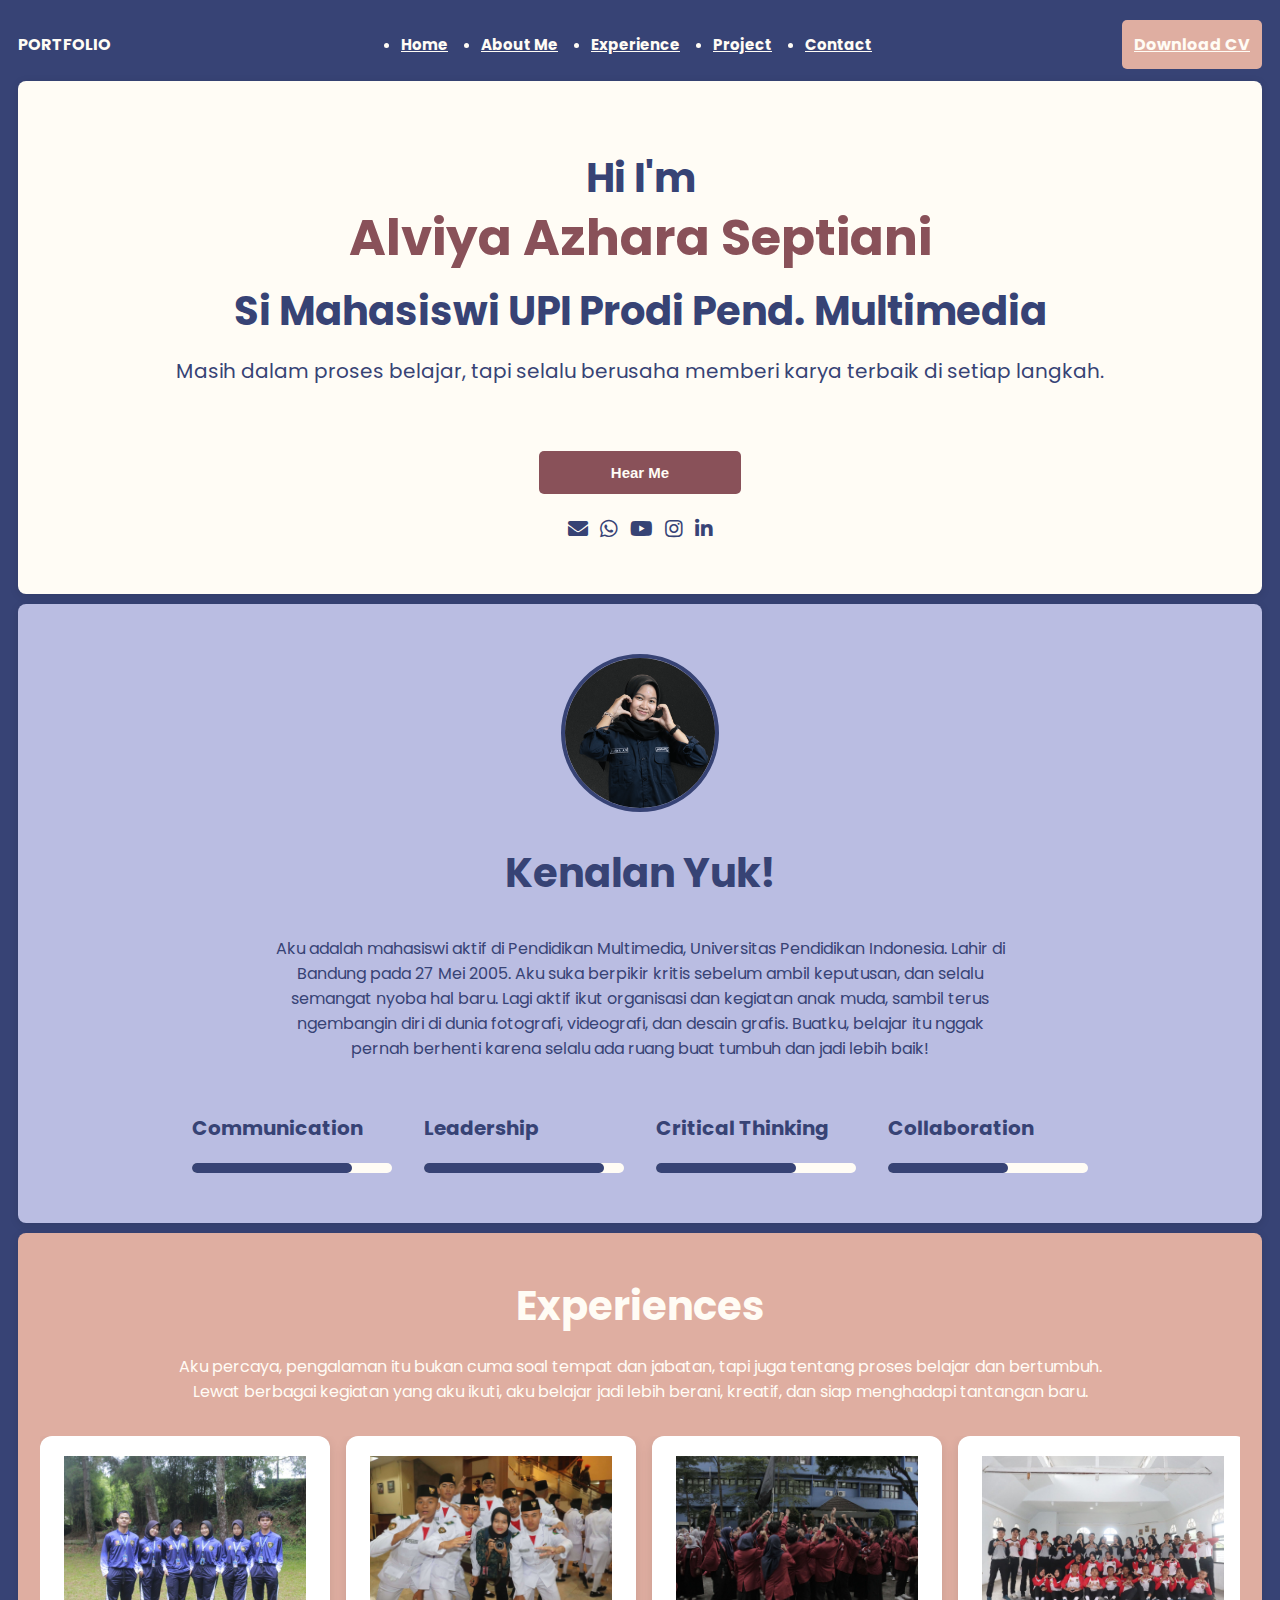
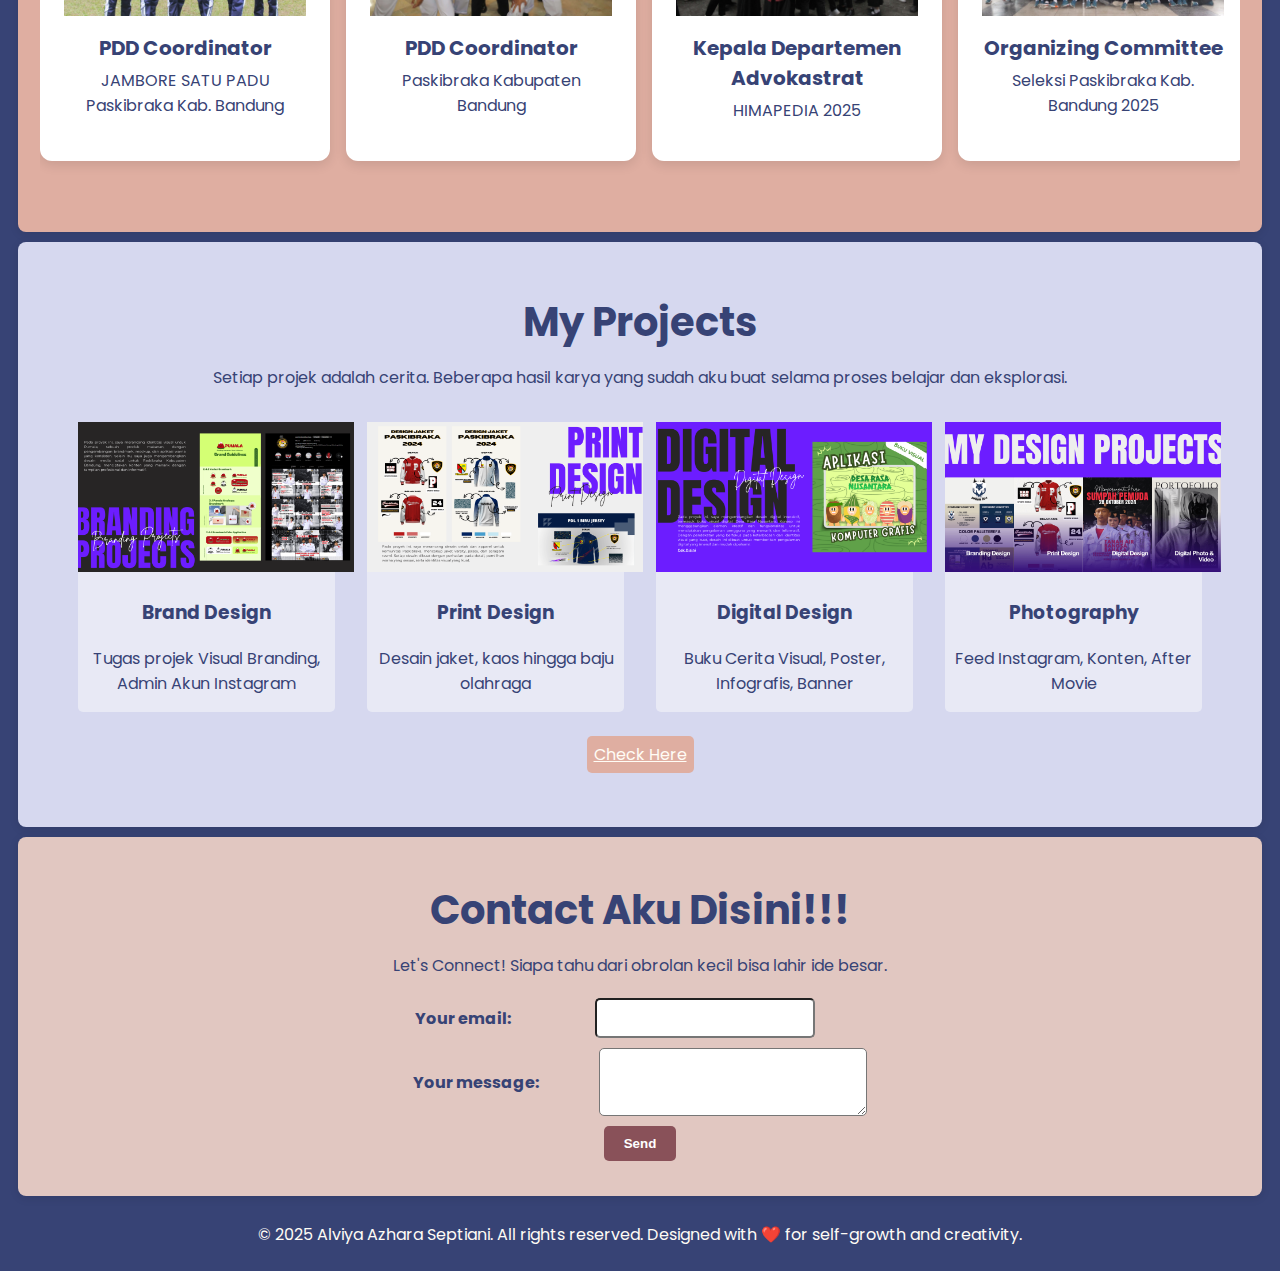
==== index.html @ 89e68fa5 "Update and rename personal.html to index.html" ====
<!DOCTYPE html>
<html lang="en">
<head>
    <meta charset="utf-8"/>
    <meta content="width=device-width, initial-scale=1.0" name="viewport"/>
	<meta name="viewport" content="width=device-width, initial-scale=1, maximum-scale=1">
	<meta name="description" content="Portfolio Alviya Azhara Septiani, Mahasiswi Pendidikan Multimedia UPI, aktif di organisasi dan dunia kreatif seperti desain, fotografi, dan videografi.">
    <title>Personal Branding Viya</title>
    <link href="https://cdnjs.cloudflare.com/ajax/libs/font-awesome/5.15.3/css/all.min.css" rel="stylesheet"/>
    <link href="https://fonts.googleapis.com/css2?family=Poppins:wght@400;600;700&display=swap" rel="stylesheet"/>
    <link rel="stylesheet" href="styless.css">
</head>
<body>
    <!-- Navbar -->
    <nav class="navbar">
        <div class="navbar-brand">PORTFOLIO</div>
        <ul class="navbar-menu">
            <li><a class="navbar-link" href="#home-section">Home</a></li>
            <li><a class="navbar-link" href="#about-section">About Me</a></li>
            <li><a class="navbar-link" href="#experience-section">Experience</a></li>
            <li><a class="navbar-link" href="#projects-section">Project</a></li>
            <li><a class="navbar-link" href="#contact-section">Contact</a></li>
        </ul>
        <a class="navbar-button" href="https://drive.google.com/file/d/173Rzuyl6KDgUsMhKxns3pV_bGUnXdq6n/view?usp=drive_link">Download CV</a>
    </nav>
    
    <!-- Home Section -->
    <section class="home-section" id="home-section">
      <h1 class="home-title">Hi I'm</h1>
<h2 class="home-name">Alviya Azhara Septiani</h2>
        <h3 class="home-subtitle">Si Mahasiswi UPI Prodi Pend. Multimedia</h3>
        <p class="home-description">Masih dalam proses belajar, tapi selalu berusaha memberi karya terbaik di setiap langkah.</p>
        <button class="home-button">Hear Me</button>
        <div class="social-links">
            <a class="social-link" href="mailto:alviyaazhara27@upi.edu"><i class="fas fa-envelope"></i></a>
			<a class="social-link" href="https://wa.me/6289639490932"><i class="fab fa-whatsapp"></i></a>
            <a class="social-link" href="https://www.youtube.com/@vy_pjs"><i class="fab fa-youtube"></i></a>
            <a class="social-link" href="https://www.instagram.com/alviyaas_"><i class="fab fa-instagram"></i></a>
            <a class="social-link" href="https://www.linkedin.com/in/alviyaas_"><i class="fab fa-linkedin-in"></i></a>
        </div>
    </section>
    
    <!-- About Me Section -->
    <section class="about-section" id="about-section">
        <div class="container">
            <img class="profile-image" src="image/photo profile.png" loading="lazy" alt="#"/>
            <h2 class="about-title">Kenalan Yuk!</h2>
            <p class="about-description"> Aku adalah mahasiswi aktif di Pendidikan Multimedia, Universitas Pendidikan Indonesia. Lahir di Bandung pada 27 Mei 2005. Aku suka berpikir kritis sebelum ambil keputusan, dan selalu semangat nyoba hal baru. Lagi aktif ikut organisasi dan kegiatan anak muda, sambil terus ngembangin diri di dunia fotografi, videografi, dan desain grafis. Buatku, belajar itu nggak pernah berhenti karena selalu ada ruang buat tumbuh dan jadi lebih baik!</p>
            <div class="skills">
                <div class="skill">
                    <h3 class="skill-title">Communication</h3>
                    <div class="skill-bar">
                        <div class="skill-progress" style="width: 80%"></div>
                    </div>
                </div>
                <div class="skill">
                    <h3 class="skill-title">Leadership</h3>
                    <div class="skill-bar">
                        <div class="skill-progress" style="width: 90%"></div>
                    </div>
                </div>
                <div class="skill">
                    <h3 class="skill-title">Critical Thinking</h3>
                    <div class="skill-bar">
                        <div class="skill-progress" style="width: 70%"></div>
                    </div>
                </div>
                <div class="skill">
                    <h3 class="skill-title">Collaboration</h3>
                    <div class="skill-bar">
                        <div class="skill-progress" style="width: 60%"></div>
                    </div>
                </div>
            </div>
        </div>
    </section>
    
    <!-- Experience Section -->
    <section class="experience-section" id="experience-section">
        <div class="container">
            <h2 class="services-title">Experiences</h2>
            <p class="services-description">Aku percaya, pengalaman itu bukan cuma soal tempat dan jabatan, tapi juga tentang proses belajar dan bertumbuh. Lewat berbagai kegiatan yang aku ikuti, aku belajar jadi lebih berani, kreatif, dan siap menghadapi tantangan baru.</p>
            <div class="scroll-wrapper">
			<div class="services-grid">
                <div class="service-card">
                    <img src="image/pdd jamboree.jpg" width="242" height="160" loading="lazy" alt=""/>
                    <h3 class="service-title">PDD Coordinator</h3>
                    <p class="service-description">JAMBORE SATU PADU Paskibraka Kab. Bandung</p>
                </div>
                <div class="service-card">
                    <img src="image/PDD PASKAB.jpg" width="242" height="160"loading="lazy" alt=""/>
					<h3 class="service-title">PDD Coordinator</h3>
                    <p class="service-description">Paskibraka Kabupaten Bandung</p>
                </div>
                <div class="service-card">
                    <img src="image/ADVO.jpg" width="242" height="160" loading="lazy" alt=""/>
					<h3 class="service-title">Kepala Departemen Advokastrat</h3>
                    <p class="service-description">HIMAPEDIA 2025</p>
                </div>
                <div class="service-card">
                    <img src="image/PDD SELEKSI.jpg" width="242" height="160" loading="lazy" alt=""/>
					<h3 class="service-title">Organizing Committee</h3>
                    <p class="service-description">Seleksi Paskibraka Kab. Bandung 2025</p>
                </div>
				<div class="service-card">
                    <img src="image/KADIV MBPM.jpg" width="242" height="160" loading="lazy" alt=""/>
					<h3 class="service-title">Kepala Divisi Dekorasi MBPM 2024</h3>
                    <p class="service-description">HIMAPEDIA 2024</p>
                </div>
				<div class="service-card">
                    <img src="image/HUMAS KABAR.jpg" width="242" height="160" loading="lazy" alt=""/>
					<h3 class="service-title">Humas KABAR X PEDIAS</h3>
                    <p class="service-description">HIMAPEDIA 2024</p>
                </div>
				<div class="service-card">
                    <img src="image/PDD PUSLAT.jpg" width="242" height="160" loading="lazy" alt=""/>
					<h3 class="service-title">PDD Division</h3>
                    <p class="service-description">Pemusatan Latihan Paskibraka Kab. Bandung 2024 - Lanud Sulaiman TNI AU</p>
                </div>
				<div class="service-card">
                    <img src="image/MODERATOR.jpg" width="242" height="160" loading="lazy" alt=""/>
					<h3 class="service-title">Moderator Seminar X GTS</h3>
                    <p class="service-description">HIMAPEDIA 2024</p>
                </div>
				<div class="service-card">
                    <img src="image/ACARA STUBAD (2).jpg" width="242" height="160" loading="lazy" alt=""/>
					<h3 class="service-title">Divisi Acara Studi Banding</h3>
                    <p class="service-description">HIMAPEDIA 2024</p>
              </div>
            </div>
        </div>
  		<div class="scroll-hint">
			&gt;
  		</div>
		</div>
    </section>
    
    <!-- Projects Section -->
    <section class="projects-section" id="projects-section">
        <div class="container">
            <h2 class="projects-title">My Projects</h2>
            <p class="projects-description">Setiap projek adalah cerita. Beberapa hasil karya yang sudah aku buat selama proses belajar dan eksplorasi.</p>
            <div class="projects-grid">
                <div class="project-card">
                    <img src="image/5.png" width="276" height="150" loading="lazy" alt=""/>
<h3 class="project-title">Brand Design</h3>
                    <p class="project-description">Tugas projek Visual Branding, Admin Akun Instagram</p>
              </div>
                <div class="project-card">
                    <img src="image/6.png" width="276" height="150" loading="lazy" alt=""/>
<h3 class="project-title">Print Design</h3>
                    <p class="project-description">Desain jaket, kaos hingga baju olahraga</p>
              </div>
                <div class="project-card">
                    <img src="image/7.png" width="276" height="150" loading="lazy" alt=""/>
<h3 class="project-title">Digital Design</h3>
                    <p class="project-description">Buku Cerita Visual, Poster, Infografis, Banner</p>
              </div>
                <div class="project-card">
                    <img src="image/4.png" width="276" height="150" loading="lazy" alt=""/>
<h3 class="project-title">Photography</h3>
                    <p class="project-description">Feed Instagram, Konten, After Movie</p>
              </div>
            </div>
			<div class="projects-buttons">
				<a class="projects-button" href="https://drive.google.com/drive/folders/1fyVEhR4Ov_YGgeG0x_ifJ_sKSS6djj_Z?usp=drive_link">Check Here</a>
            </div>
        </div>
    </section>
    
    <!-- Contact Section -->
    <section class="contact-section" id="contact-section">
        <div class="container">
            <h2 class="contact-title">Contact Aku Disini!!!</h2>
            <p class="contact-description">Let's Connect! Siapa tahu dari obrolan kecil bisa lahir ide besar.</p>
            <div class="contact-form">
				<form action="https://formspree.io/f/xzzekzkd" method="POST">
					<div class="form-group">
						<label for="email">Your email:</label>
						<input type="email" name="email" id="email">
					</div>
					<div class="form-group">
						<label for="message">Your message:</label>
						<textarea name="message" id="message"></textarea>
					</div>
					<button type="submit">Send</button>
				</form>
				</div>
        </div>
    </section>
    
    <!-- Footer -->
    <footer class="footer">
		<p>&copy; 2025 Alviya Azhara Septiani. All rights reserved. Designed with ❤️ for self-growth and creativity.</p>
    </footer>
</body>
</html>
---- styless.css ----
@charset "utf-8";
html {
  scroll-behavior: smooth;
}

body {
    font-family: 'Poppins', sans-serif;
    background-color: #374375; 
    color: #FFFCF5;
}

.navbar {
    display: flex;
    justify-content: space-between;
    align-items: center;
    padding-top: 10px;
	padding-left: 10px;
	padding-right: 10px;
	font-weight: bold;
}

.navbar-menu {
    display: flex;
    gap: 33px;
	font-size: 15px;
}

.navbar-link {
    color: #FFFCF5;
    transition: color 0.3s;
}

.navbar-link:hover {
    color: #DFAEA1;
}

.navbar-button {
    background-color: #DFAEA1;
    color: #FFFCF5; 
    padding: 12px;
    border-radius: 5px;
    transition: background-color 0.3s;
}

.navbar-button:hover {
    background-color: #FFFCF5; 
	color: #DFAEA1;
}

/*home section*/
section {
    padding-top: 10px;
    margin: 10px;
    border-radius: 8px;
    box-shadow: 0 2px 10px rgba(0, 0, 0, 0.1); /* Bayangan halus */
    transition: transform 0.3s ease, box-shadow 0.3s ease; /* Transisi untuk efek hover */
}

section:hover {
    transform: translateY(-5px); /* Efek angkat saat hover */
    box-shadow: 0 4px 20px rgba(0, 0, 0, 0.2); /* Bayangan lebih dalam saat hover */
}

.home-section {
    text-align: center;
    padding: 50px;
	background-color:#FFFCF5;
}

.home-title {
    font-size: 40px; 
	padding: -500px;
	line-height: 1;
	color: #374375;
}

.home-name {
    font-size: 50px; 
    color: #895159; 
    font-weight: bold;
	margin-top: auto;
	line-height: 0.5;
}

.home-subtitle {
    font-size:40px;
    font-weight: bold;
	color: #374375;
	margin-top: -10px;
}

.home-description {
    margin-bottom: 35px;
	margin-top: -25px;
    margin-left: auto;
    margin-right: auto;
	color: #374375;
	font-size: 20px;
}

.home-button {
    margin-top: 30px;
    background-color: #895159;
   	color: #FFFCF5;
    padding: 0.8rem 4.5rem;
    border-radius: 5px;
    transition: background-color 0.3s;
	font-size: 15px;
}

.home-button:hover {
    background-color: #FFFCF5;
	color: #895159;
}

.social-links {
    margin-top: 20px;
    display: flex;
    justify-content: center;
    gap: 12px;
	font-size: 20px;
}

.social-link {
    color: #374375;
    transition: color 0.3s, transform 0.3s;
}

.social-link:hover {
    color: #895159;
    transform: scale(1.2);
}

/*about me section*/
.about-section {
    padding: 50px;
    background-color: #BABDE2; 
}

.container {
    max-width: 1200px;
    margin: 0 auto;
    text-align: center;
}

.profile-image {
    border-radius: 50%;
    border: 4px solid #374375; 
    width: 150px;
    height: 150px;
}

.about-title {
    font-size: 40px;
    font-weight: bold;
    margin-top: 1.5rem;
	color: #374375;
}

.about-description {
    margin-top: 1rem;
    max-width: 46rem;
    margin-left: auto;
    margin-right: auto;
	color: #374375;
}

.skills {
    margin-top: 2rem;
    display: flex;
    justify-content: center;
    gap: 2rem;
	color: #374375;
}

.skill {
    text-align: left;
}

.skill-title {
    font-size: 20px;
    font-weight: bold;
}

.skill-bar {
    width: 200px;
    background-color: #FFFCF5;
    border-radius: 9999px;
    height: 10px;
    margin-top: 0.5rem;
}

.skill-progress {
    background-color: #374375; 
    height: 100%; 
    border-radius: 9999px; 
}

/* experience section */
.experience-section {
    padding-top: 10px;
	padding-bottom: 55px;
	background-color: #DFAEA1;
	color: #FFFCF5;
}

.services-title {
    font-size: 40px;
    font-weight: bold;
}

.services-description {
    margin-top: -15px;
    max-width: 60rem;
    margin-left: auto;
    margin-right: auto;
}

.services-grid {
    grid-template-columns: repeat(auto-fill, minmax(250px, 1fr));
    margin-top: 2rem;
	display: flex;
	gap: 1rem;
	overflow-x: auto;
	padding-bottom: 1rem;
	scroll-snap-type: x mandatory;
}

.service-card {
    background-color: #FFFCF5;
    padding: 20px;
	flex: 0 0 auto;
	width: 250px;
	background: #fff;
	border-radius: 12px;
  	scroll-snap-align: start;
 	box-shadow: 0 4px 12px rgba(0, 0, 0, 0.1);
  	text-align: center;
}

.services-grid::-webkit-scrollbar {
	display: none;
}

.scroll-hint {
  position: absolute;
  right: 150px;
  top: 63%;
  transform: translateY(-50%);
  font-size: 2rem;
  color: #FFFCF5;
  pointer-events: none;
}

.service-icon {
    color: #895159;
    font-size: 2.5rem;
}

.service-title {
    font-size: 20px;
    font-weight: bold;
    margin-top: 10px;
	color: #374375;
}

.service-description {
    margin-top: -15px;
	margin-bottom: -2px;
	color: #374375;
}

/* project section */
.projects-section {
    padding: 60px;
    background-color: #D6D8EF;
	color: #374375;
}

.projects-title {
    font-size: 40px;
    font-weight: bold;
	margin-top: -10px;
}

.projects-description {
    margin-top: -20px;
    max-width: 55rem;
    margin-left: auto;
    margin-right: auto;
}

.projects-buttons {
    margin-top: 30px;
    display: center;
    gap: 1rem;
	justify-content: center;
}

.projects-button {
    background-color: #DFAEA1;
    color: #FFFCF5; 
    padding: 7px;
    border-radius: 5px; 
    transition: background-color 0.3s;
}

.projects-button:hover {
    background-color: #895159;
}

.projects-grid {
    display: grid;
    grid-template-columns: repeat(auto-fill, minmax(250px, 1fr));
    gap: 2rem;
    margin-top: 2rem;
}

/*tambahannnn*/
@media (max-width: 768px) {
	.skills, .projects-grid {
		flex-direction: column;
        align-items: center;
    }

    .services-grid {
        flex-direction: column;
        align-items: center;
    }
}

/*lanjut*/
.project-card {
    background-color: #E8E9F5;
	border-radius: 5px;
}

.project-card:hover {
    transform: scale(1.03);
    box-shadow: 0 6px 16px rgba(0, 0, 0, 0.15);
    transition: all 0.3s ease;
}

/*contact section*/
.contact-section {
    background-color: #E1C7C1;
    color: #374375;
    padding-bottom: 35px;
    padding-top: 10px;
}

.contact-title {
	font-size: 40px;
}

.contact-description {
	margin-top: -20px;
    max-width: 55rem;
    margin-left: auto;
    margin-right: auto;
}

.contact-form {
  	display: flex;
  	justify-content: center;
  	gap: 10px;
  	margin-top: 20px;
	flex-wrap: wrap;
}

input[type="email"] {
  	width: 200px;
  	height: 20px;      
  	padding: 8px;
  	font-size: 14px;
  	border-radius: 5px;
	margin-left: 72px;
}

textarea {
  	width: 250px;
  	height: 50px;
	padding: 8px; 
  	font-size: 14px;
  	border-radius: 5px;
	margin-left: 50px;
}

input[type="text"] {
  	padding: 10px;
  	border: 2px solid #374375;
  	border-radius: 6px;
  	font-weight: bold;
}

button {
  	background-color: #895159;
  	color: white;
  	padding: 10px 20px;
  	border: none;
  	border-radius: 5px;
  	font-weight: bold;
  	cursor: pointer;
  	transition: 0.3s ease;
}

button:hover {
  	background-color: #FFFCF5;
  	color: #895159;
}

.form-group {
  	display: flex;
  	align-items: center;
  	gap: 10px;
  	margin-bottom: 10px;
}

.form-group label {
  	min-width: 100px;
  	font-weight: bold;
}

/*footer*/
.footer {
    display: flex;
	justify-content: center;
	
}
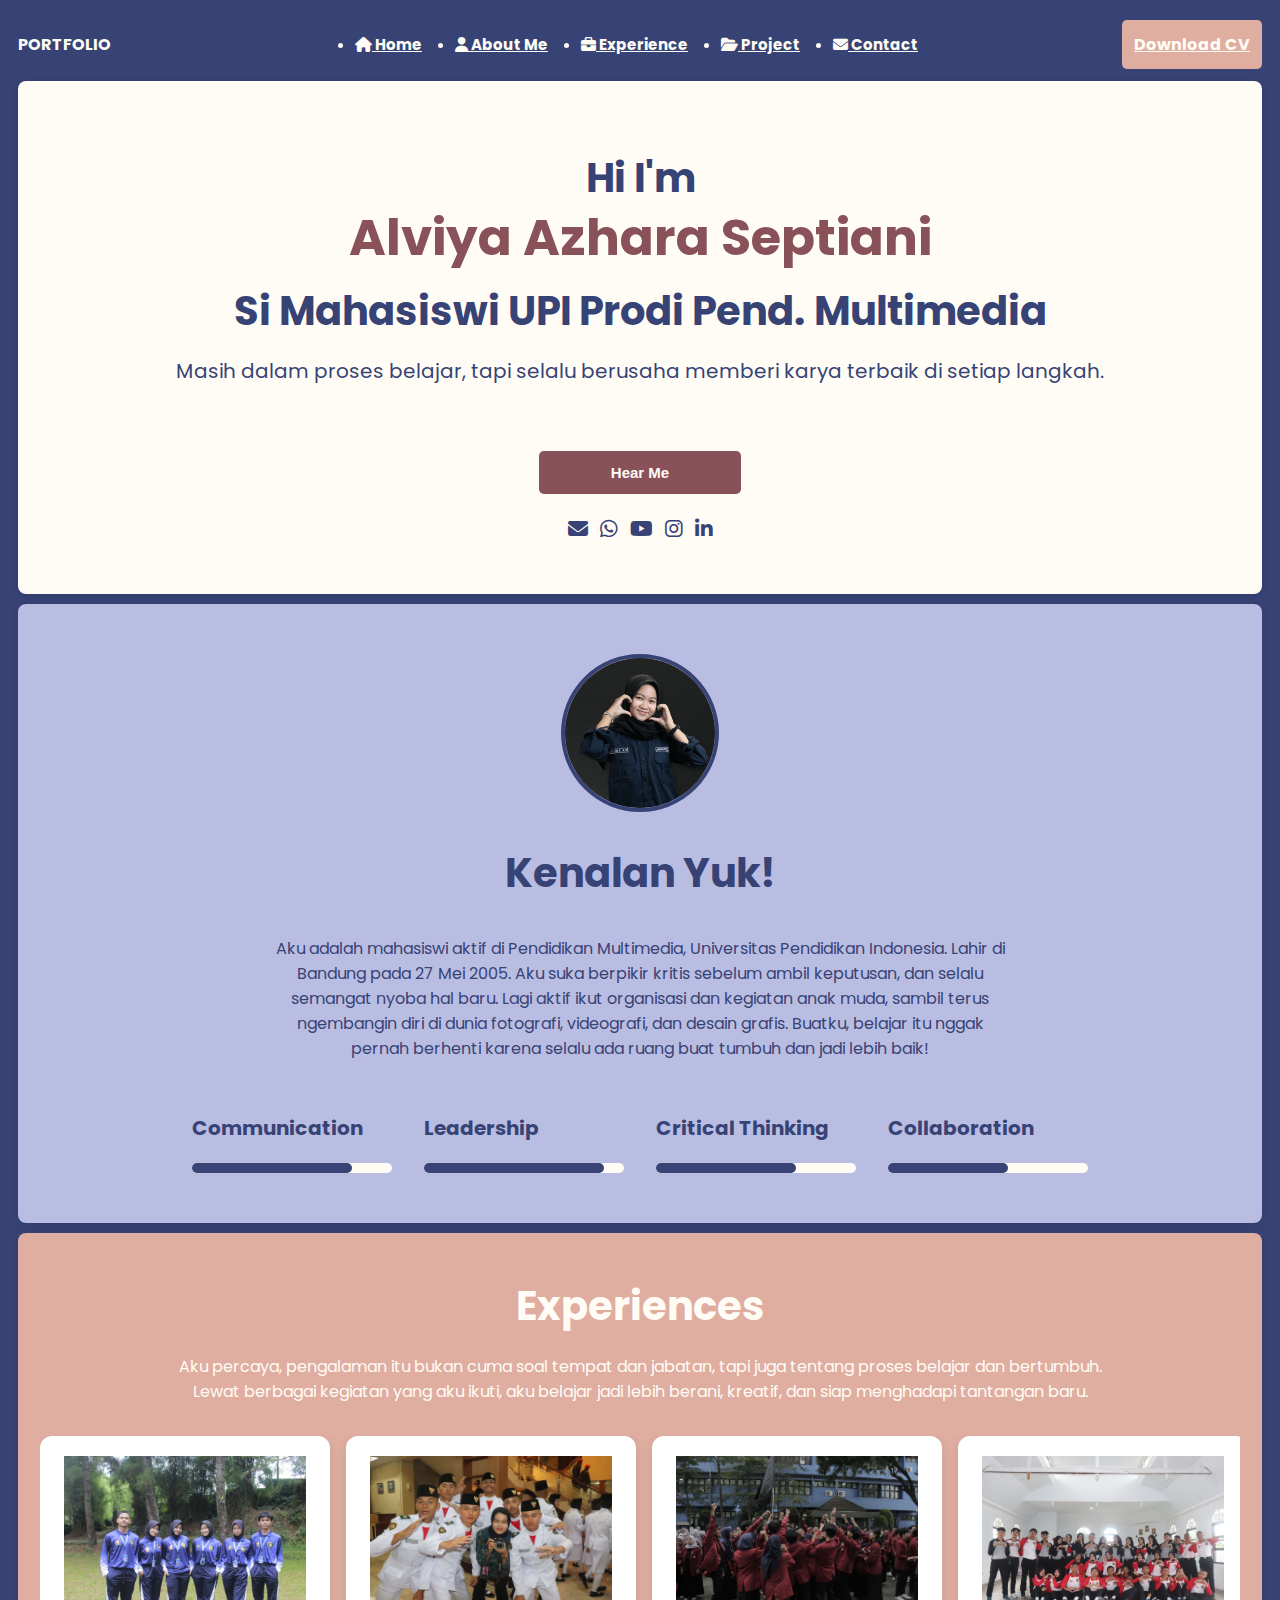
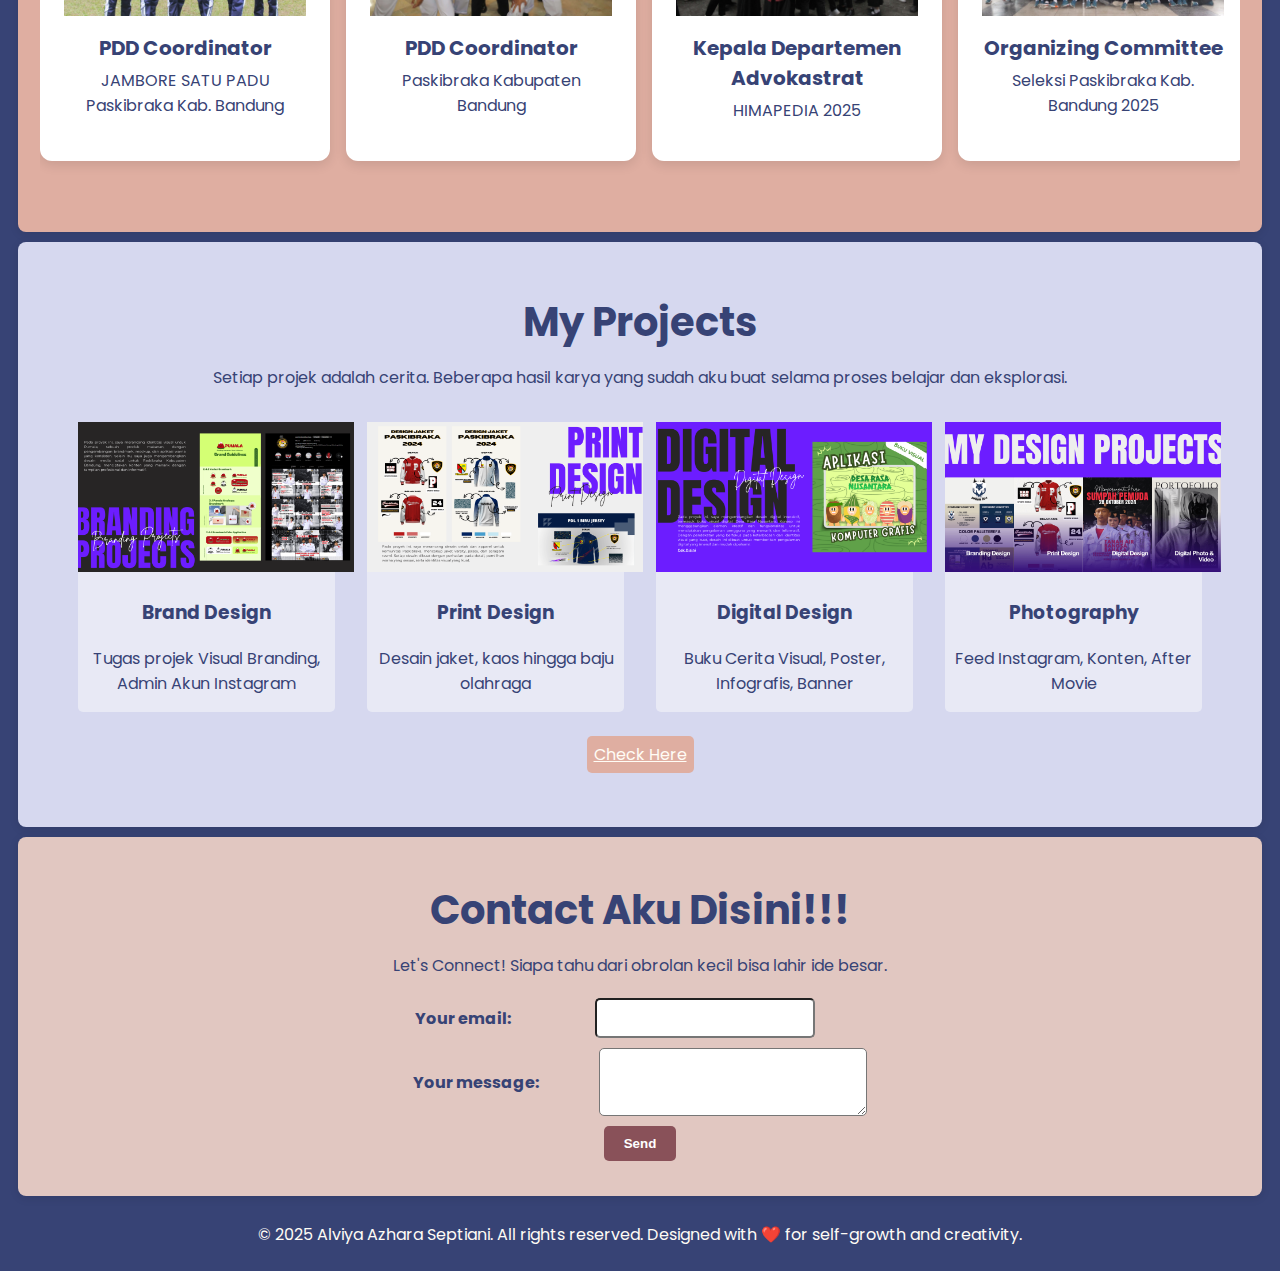
==== commit d69e9ef3: "Update index.html" ====
--- a/index.html
+++ b/index.html
@@ -8,6 +8,7 @@
     <title>Personal Branding Viya</title>
     <link href="https://cdnjs.cloudflare.com/ajax/libs/font-awesome/5.15.3/css/all.min.css" rel="stylesheet"/>
     <link href="https://fonts.googleapis.com/css2?family=Poppins:wght@400;600;700&display=swap" rel="stylesheet"/>
+	<link rel="stylesheet" href="https://cdnjs.cloudflare.com/ajax/libs/font-awesome/6.5.0/css/all.min.css">
     <link rel="stylesheet" href="styless.css">
 </head>
 <body>
@@ -15,11 +16,12 @@
     <nav class="navbar">
         <div class="navbar-brand">PORTFOLIO</div>
         <ul class="navbar-menu">
-            <li><a class="navbar-link" href="#home-section">Home</a></li>
-            <li><a class="navbar-link" href="#about-section">About Me</a></li>
-            <li><a class="navbar-link" href="#experience-section">Experience</a></li>
-            <li><a class="navbar-link" href="#projects-section">Project</a></li>
-            <li><a class="navbar-link" href="#contact-section">Contact</a></li>
+            <li><a href="#home" class="navbar-link"><i class="fas fa-house"></i> Home</a></li>
+  			<li><a href="#about" class="navbar-link"><i class="fas fa-user"></i> About Me</a></li>
+  			<li><a href="#experience" class="navbar-link"><i class="fas fa-briefcase"></i> Experience</a></li>
+  			<li><a href="#projects" class="navbar-link"><i class="fas fa-folder-open"></i> Project</a></li>
+  			<li><a href="#contact" class="navbar-link"><i class="fas fa-envelope"></i> Contact</a></li>
+
         </ul>
         <a class="navbar-button" href="https://drive.google.com/file/d/173Rzuyl6KDgUsMhKxns3pV_bGUnXdq6n/view?usp=drive_link">Download CV</a>
     </nav>
